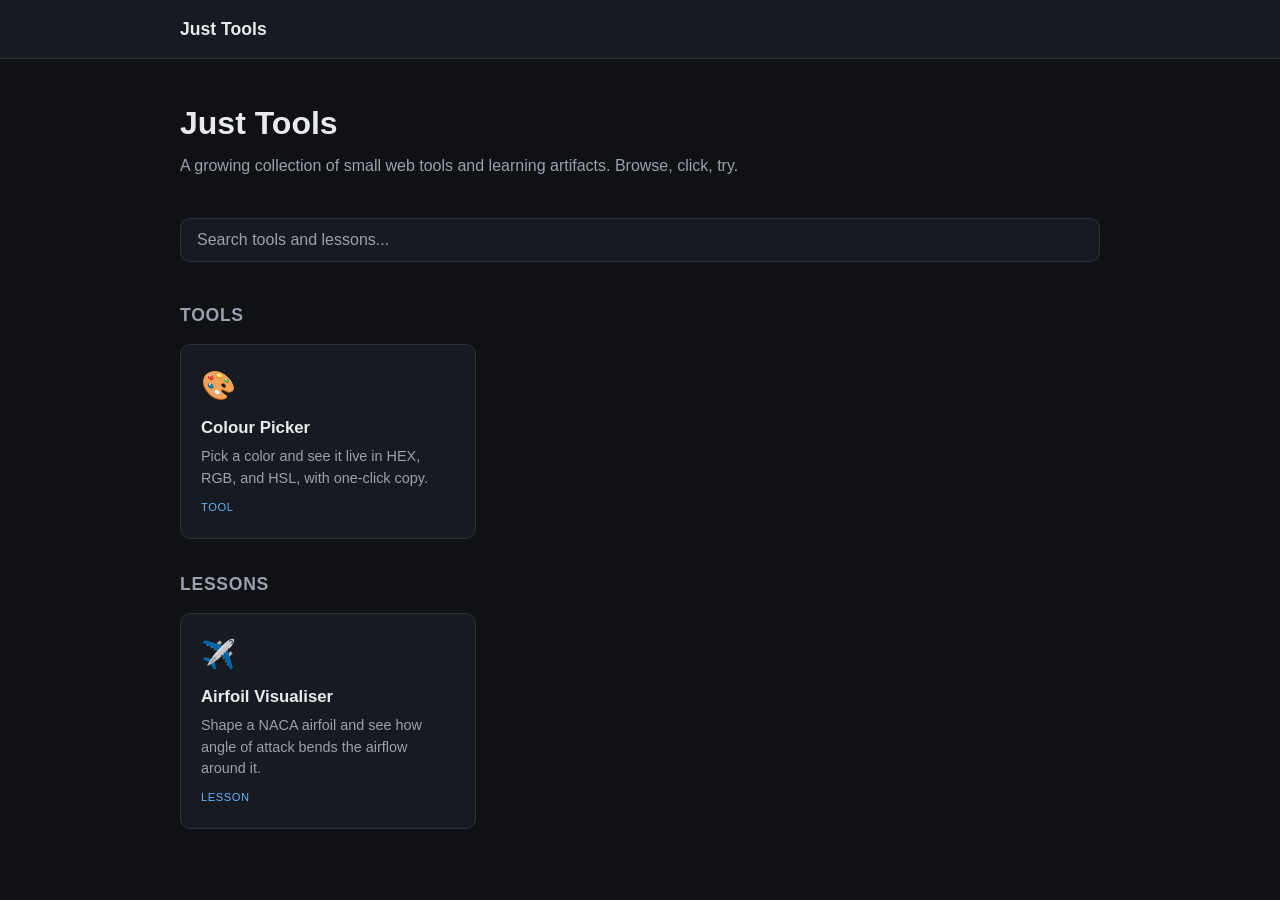
==== index.html @ 5fdc3a38 "Build Just Tools portal with colour picker and airfoil visualiser Phase one of the growing tools/les" ====
<!doctype html>
<html lang="en">
<head>
  <meta charset="UTF-8" />
  <meta name="viewport" content="width=device-width, initial-scale=1" />
  <title>Just Tools</title>
  <link rel="stylesheet" href="shared/style.css" />
</head>
<body>
  <header id="site-header" class="site-header"></header>

  <main class="page">
    <section class="hero">
      <h1>Just Tools</h1>
      <p>A growing collection of small web tools and learning artifacts. Browse, click, try.</p>
    </section>

    <div class="search-bar">
      <input
        type="text"
        id="search-input"
        placeholder="Search tools and lessons..."
        autocomplete="off"
      />
    </div>

    <h2 class="section-title">Tools</h2>
    <div class="card-grid" id="tools-grid" data-kind="Tool">
      <a class="card" href="tools/colour-picker/index.html" data-name="colour picker color picker hex rgb hsl">
        <div class="card-icon">🎨</div>
        <h3>Colour Picker</h3>
        <p>Pick a color and see it live in HEX, RGB, and HSL, with one-click copy.</p>
        <span class="card-kind">Tool</span>
      </a>
    </div>

    <h2 class="section-title">Lessons</h2>
    <div class="card-grid" id="lessons-grid" data-kind="Lesson">
      <a class="card" href="lessons/airfoil-visualiser/index.html" data-name="airfoil visualiser naca lift angle of attack aerodynamics">
        <div class="card-icon">✈️</div>
        <h3>Airfoil Visualiser</h3>
        <p>Shape a NACA airfoil and see how angle of attack bends the airflow around it.</p>
        <span class="card-kind">Lesson</span>
      </a>
    </div>

    <p class="empty-state" id="empty-state" hidden>No tools or lessons match your search.</p>
  </main>

  <script src="shared/nav.js" data-home="index.html" data-title="Just Tools" data-page="home"></script>
  <script>
    (function () {
      var input = document.getElementById("search-input");
      var grids = [document.getElementById("tools-grid"), document.getElementById("lessons-grid")];
      var emptyState = document.getElementById("empty-state");

      input.addEventListener("input", function () {
        var query = input.value.trim().toLowerCase();
        var visibleCount = 0;

        grids.forEach(function (grid) {
          var cards = grid.querySelectorAll(".card");
          var gridHasVisible = false;

          cards.forEach(function (card) {
            var haystack = (card.dataset.name || "") + " " + card.textContent;
            var matches = haystack.toLowerCase().indexOf(query) !== -1;
            card.hidden = !matches;
            if (matches) {
              gridHasVisible = true;
              visibleCount++;
            }
          });

          grid.previousElementSibling.hidden = !gridHasVisible;
        });

        emptyState.hidden = visibleCount !== 0;
      });
    })();
  </script>
</body>
</html>
---- shared/style.css ----
:root {
  --color-bg: #0f1115;
  --color-surface: #171a21;
  --color-surface-raised: #1f232c;
  --color-border: #2b303b;
  --color-text: #e8eaed;
  --color-text-muted: #9aa1ac;
  --color-accent: #5fb3ff;
  --color-accent-strong: #8ecbff;
  --radius: 10px;
  --max-width: 960px;
  --font-sans: -apple-system, BlinkMacSystemFont, "Segoe UI", Roboto, Helvetica, Arial, sans-serif;
  --font-mono: ui-monospace, SFMono-Regular, Menlo, Consolas, monospace;
}

* {
  box-sizing: border-box;
}

html,
body {
  margin: 0;
  padding: 0;
}

body {
  background: var(--color-bg);
  color: var(--color-text);
  font-family: var(--font-sans);
  line-height: 1.5;
  min-height: 100vh;
}

a {
  color: var(--color-accent);
  text-decoration: none;
}

a:hover {
  color: var(--color-accent-strong);
  text-decoration: underline;
}

.page {
  max-width: var(--max-width);
  margin: 0 auto;
  padding: 0 1.25rem 3rem;
}

/* Shared header injected by shared/nav.js */
.site-header {
  border-bottom: 1px solid var(--color-border);
  background: var(--color-surface);
}

.site-header-inner {
  max-width: var(--max-width);
  margin: 0 auto;
  padding: 1rem 1.25rem;
  display: flex;
  align-items: center;
  justify-content: space-between;
  gap: 1rem;
}

.site-brand {
  font-weight: 700;
  font-size: 1.1rem;
  color: var(--color-text);
}

.site-brand:hover {
  color: var(--color-accent-strong);
  text-decoration: none;
}

.back-link {
  font-size: 0.9rem;
  color: var(--color-text-muted);
  white-space: nowrap;
}

.back-link:hover {
  color: var(--color-accent-strong);
}

/* Portal hero + search */
.hero {
  padding: 2.5rem 0 1rem;
}

.hero h1 {
  margin: 0 0 0.4rem;
  font-size: 2rem;
}

.hero p {
  color: var(--color-text-muted);
  margin: 0;
}

.search-bar {
  margin: 1.5rem 0 2.5rem;
}

.search-bar input {
  width: 100%;
  padding: 0.75rem 1rem;
  font-size: 1rem;
  background: var(--color-surface);
  border: 1px solid var(--color-border);
  border-radius: var(--radius);
  color: var(--color-text);
}

.search-bar input:focus {
  outline: none;
  border-color: var(--color-accent);
}

.search-bar input::placeholder {
  color: var(--color-text-muted);
}

/* Card sections */
.section-title {
  font-size: 1.1rem;
  text-transform: uppercase;
  letter-spacing: 0.04em;
  color: var(--color-text-muted);
  margin: 2rem 0 1rem;
}

.card-grid {
  display: grid;
  grid-template-columns: repeat(auto-fill, minmax(220px, 1fr));
  gap: 1rem;
}

.card {
  display: block;
  background: var(--color-surface);
  border: 1px solid var(--color-border);
  border-radius: var(--radius);
  padding: 1.25rem;
  transition: border-color 0.15s ease, transform 0.15s ease;
}

.card:hover {
  border-color: var(--color-accent);
  transform: translateY(-2px);
  text-decoration: none;
}

.card-icon {
  font-size: 1.75rem;
  margin-bottom: 0.5rem;
}

.card h3 {
  margin: 0 0 0.35rem;
  color: var(--color-text);
  font-size: 1.05rem;
}

.card p {
  margin: 0;
  color: var(--color-text-muted);
  font-size: 0.9rem;
}

.card-kind {
  display: inline-block;
  margin-top: 0.6rem;
  font-size: 0.7rem;
  text-transform: uppercase;
  letter-spacing: 0.05em;
  color: var(--color-accent);
}

.empty-state {
  color: var(--color-text-muted);
  padding: 2rem 0;
}

/* Generic tool/lesson page layout */
.tool-header {
  padding: 2rem 0 0.5rem;
}

.tool-header h1 {
  margin: 0 0 0.4rem;
  font-size: 1.6rem;
}

.tool-header p {
  color: var(--color-text-muted);
  margin: 0;
}

.panel {
  background: var(--color-surface);
  border: 1px solid var(--color-border);
  border-radius: var(--radius);
  padding: 1.5rem;
  margin-top: 1.5rem;
}

.field-row {
  display: flex;
  align-items: center;
  gap: 0.75rem;
  margin-bottom: 0.9rem;
}

.field-row label {
  min-width: 100px;
  color: var(--color-text-muted);
  font-size: 0.9rem;
}

.field-row input[type="text"],
.field-row output {
  font-family: var(--font-mono);
  background: var(--color-surface-raised);
  border: 1px solid var(--color-border);
  border-radius: 6px;
  padding: 0.5rem 0.65rem;
  color: var(--color-text);
  flex: 1;
}

.field-row input[type="range"] {
  flex: 1;
}

.field-row .value {
  min-width: 3.5rem;
  text-align: right;
  font-family: var(--font-mono);
  color: var(--color-text-muted);
  font-size: 0.9rem;
}

button {
  font-family: inherit;
  font-size: 0.85rem;
  background: var(--color-surface-raised);
  border: 1px solid var(--color-border);
  border-radius: 6px;
  color: var(--color-text);
  padding: 0.5rem 0.75rem;
  cursor: pointer;
}

button:hover {
  border-color: var(--color-accent);
  color: var(--color-accent-strong);
}

button:active {
  transform: translateY(1px);
}

.explainer {
  color: var(--color-text-muted);
  font-size: 0.9rem;
}

canvas {
  width: 100%;
  height: auto;
  background: var(--color-surface-raised);
  border: 1px solid var(--color-border);
  border-radius: var(--radius);
  display: block;
}
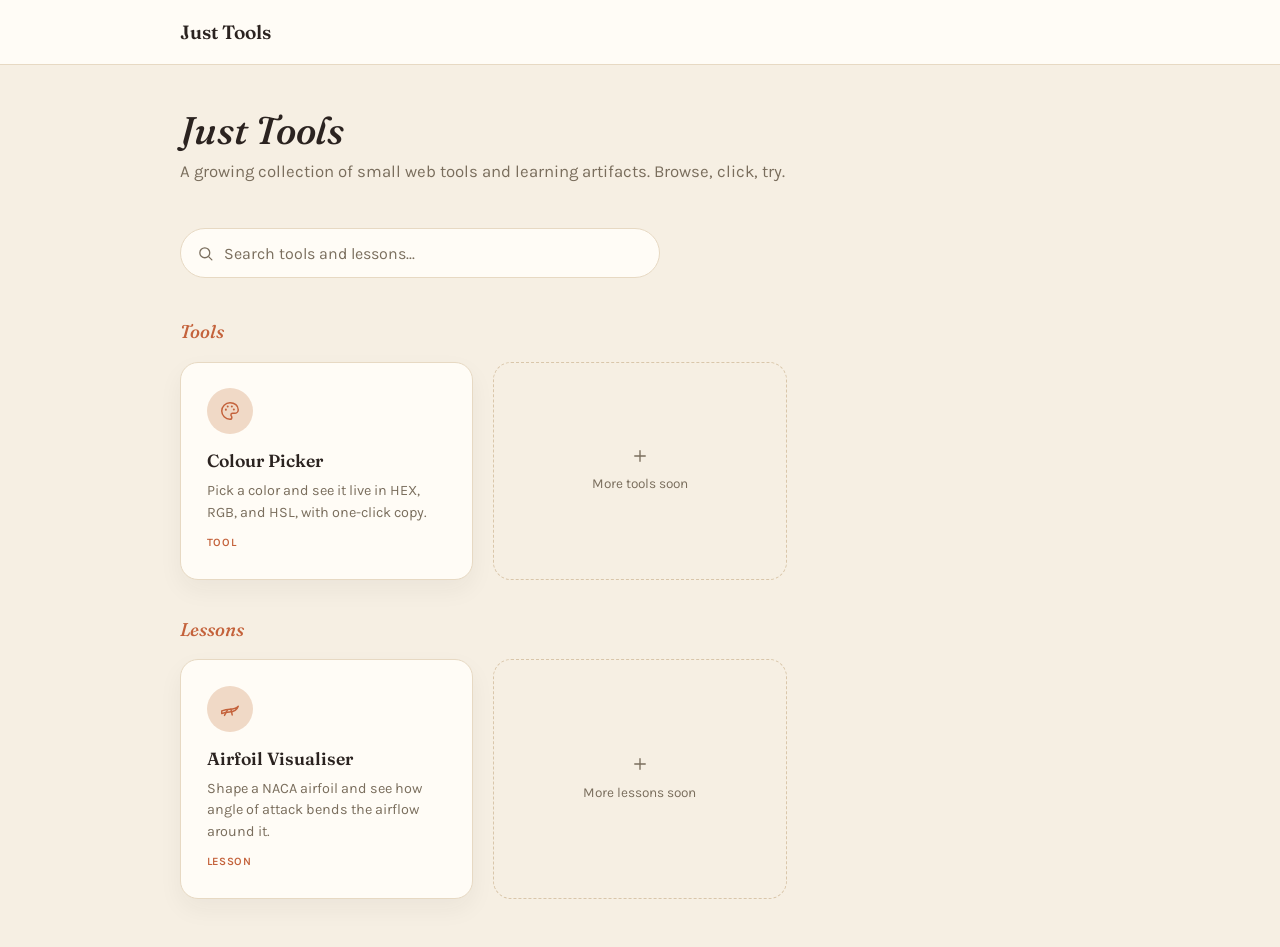
==== commit fe57087d: "Apply Warm Editorial visual design to the portal Replace the dark placeholder theme with the approve" ====
--- a/index.html
+++ b/index.html
@@ -16,6 +16,10 @@
     </section>
 
     <div class="search-bar">
+      <svg width="17" height="17" viewBox="0 0 24 24" fill="none" stroke="currentColor" stroke-width="1.8" stroke-linecap="round" aria-hidden="true">
+        <circle cx="11" cy="11" r="7"></circle>
+        <path d="M21 21l-4.3-4.3"></path>
+      </svg>
       <input
         type="text"
         id="search-input"
@@ -27,21 +31,46 @@
     <h2 class="section-title">Tools</h2>
     <div class="card-grid" id="tools-grid" data-kind="Tool">
       <a class="card" href="tools/colour-picker/index.html" data-name="colour picker color picker hex rgb hsl">
-        <div class="card-icon">🎨</div>
+        <div class="card-icon" aria-hidden="true">
+          <svg width="22" height="22" viewBox="0 0 24 24" fill="none" stroke="currentColor" stroke-width="1.6" stroke-linecap="round" stroke-linejoin="round">
+            <path d="M12 3a9 9 0 1 0 0 18c1.2 0 2-1 2-2 0-.6-.2-1-.5-1.4-.3-.4-.5-.8-.5-1.3 0-1 .8-1.8 1.8-1.8H17a4 4 0 0 0 4-4c0-4.4-4-7.5-9-7.5Z"></path>
+            <circle cx="7.5" cy="10.5" r="1.1" fill="currentColor" stroke="none"></circle>
+            <circle cx="9.5" cy="7" r="1.1" fill="currentColor" stroke="none"></circle>
+            <circle cx="14" cy="7" r="1.1" fill="currentColor" stroke="none"></circle>
+            <circle cx="16.2" cy="10.3" r="1.1" fill="currentColor" stroke="none"></circle>
+          </svg>
+        </div>
         <h3>Colour Picker</h3>
         <p>Pick a color and see it live in HEX, RGB, and HSL, with one-click copy.</p>
         <span class="card-kind">Tool</span>
       </a>
+      <div class="card-ghost">
+        <svg width="18" height="18" viewBox="0 0 24 24" fill="none" stroke="currentColor" stroke-width="1.8" stroke-linecap="round" aria-hidden="true">
+          <path d="M12 5v14M5 12h14"></path>
+        </svg>
+        <span>More tools soon</span>
+      </div>
     </div>
 
     <h2 class="section-title">Lessons</h2>
     <div class="card-grid" id="lessons-grid" data-kind="Lesson">
       <a class="card" href="lessons/airfoil-visualiser/index.html" data-name="airfoil visualiser naca lift angle of attack aerodynamics">
-        <div class="card-icon">✈️</div>
+        <div class="card-icon" aria-hidden="true">
+          <svg width="22" height="22" viewBox="0 0 24 24" fill="none" stroke="currentColor" stroke-width="1.6" stroke-linecap="round" stroke-linejoin="round">
+            <path d="M3 14c3-1.2 6.5-1.8 9-1.8 4.5 0 7.5-1.7 9-3.2-1 3-4.3 6-9.6 6.2-2.7.1-5.8.6-8.4 1.8Z"></path>
+            <path d="M9 13.5 6 19M13 12.3l1.4 6.2"></path>
+          </svg>
+        </div>
         <h3>Airfoil Visualiser</h3>
         <p>Shape a NACA airfoil and see how angle of attack bends the airflow around it.</p>
         <span class="card-kind">Lesson</span>
       </a>
+      <div class="card-ghost">
+        <svg width="18" height="18" viewBox="0 0 24 24" fill="none" stroke="currentColor" stroke-width="1.8" stroke-linecap="round" aria-hidden="true">
+          <path d="M12 5v14M5 12h14"></path>
+        </svg>
+        <span>More lessons soon</span>
+      </div>
     </div>
 
     <p class="empty-state" id="empty-state" hidden>No tools or lessons match your search.</p>
@@ -60,6 +89,7 @@
 
         grids.forEach(function (grid) {
           var cards = grid.querySelectorAll(".card");
+          var ghost = grid.querySelector(".card-ghost");
           var gridHasVisible = false;
 
           cards.forEach(function (card) {
@@ -72,7 +102,8 @@
             }
           });
 
-          grid.previousElementSibling.hidden = !gridHasVisible;
+          if (ghost) ghost.hidden = query !== "";
+          grid.previousElementSibling.hidden = !gridHasVisible && query !== "";
         });
 
         emptyState.hidden = visibleCount !== 0;
--- a/shared/style.css
+++ b/shared/style.css
@@ -1,15 +1,20 @@
+@import url('https://fonts.googleapis.com/css2?family=Fraunces:ital,opsz,wght@0,9..144,500;0,9..144,600;1,9..144,500&family=Karla:wght@400;500;600;700&display=swap');
+
 :root {
-  --color-bg: #0f1115;
-  --color-surface: #171a21;
-  --color-surface-raised: #1f232c;
-  --color-border: #2b303b;
-  --color-text: #e8eaed;
-  --color-text-muted: #9aa1ac;
-  --color-accent: #5fb3ff;
-  --color-accent-strong: #8ecbff;
-  --radius: 10px;
+  --color-bg: #f6efe3;
+  --color-surface: #fffcf6;
+  --color-surface-raised: #fbf3e4;
+  --color-border: #e7d9c3;
+  --color-text: #2b2320;
+  --color-text-muted: #7a6e5d;
+  --color-accent: #c4623b;
+  --color-accent-strong: #a24e2c;
+  --color-accent-soft: #f0d9c6;
+  --radius: 14px;
+  --radius-card: 18px;
   --max-width: 960px;
-  --font-sans: -apple-system, BlinkMacSystemFont, "Segoe UI", Roboto, Helvetica, Arial, sans-serif;
+  --font-sans: "Karla", -apple-system, BlinkMacSystemFont, "Segoe UI", Helvetica, sans-serif;
+  --font-heading: "Fraunces", Georgia, serif;
   --font-mono: ui-monospace, SFMono-Regular, Menlo, Consolas, monospace;
 }
 
@@ -56,7 +61,7 @@
 .site-header-inner {
   max-width: var(--max-width);
   margin: 0 auto;
-  padding: 1rem 1.25rem;
+  padding: 1.1rem 1.25rem;
   display: flex;
   align-items: center;
   justify-content: space-between;
@@ -64,8 +69,9 @@
 }
 
 .site-brand {
-  font-weight: 700;
-  font-size: 1.1rem;
+  font-family: var(--font-heading);
+  font-weight: 600;
+  font-size: 1.2rem;
   color: var(--color-text);
 }
 
@@ -86,36 +92,53 @@
 
 /* Portal hero + search */
 .hero {
-  padding: 2.5rem 0 1rem;
+  padding: 2.75rem 0 1rem;
 }
 
 .hero h1 {
-  margin: 0 0 0.4rem;
-  font-size: 2rem;
+  font-family: var(--font-heading);
+  font-style: italic;
+  font-weight: 500;
+  margin: 0 0 0.5rem;
+  font-size: 2.4rem;
+  line-height: 1.1;
 }
 
 .hero p {
   color: var(--color-text-muted);
   margin: 0;
+  font-size: 1.05rem;
 }
 
 .search-bar {
-  margin: 1.5rem 0 2.5rem;
+  margin: 1.75rem 0 2.5rem;
+  display: flex;
+  align-items: center;
+  gap: 0.6rem;
+  max-width: 480px;
+  padding: 0.15rem 1rem;
+  background: var(--color-surface);
+  border: 1px solid var(--color-border);
+  border-radius: 999px;
+}
+
+.search-bar svg {
+  flex-shrink: 0;
+  color: var(--color-text-muted);
 }
 
 .search-bar input {
   width: 100%;
-  padding: 0.75rem 1rem;
+  padding: 0.75rem 0;
+  font-family: var(--font-sans);
   font-size: 1rem;
-  background: var(--color-surface);
-  border: 1px solid var(--color-border);
-  border-radius: var(--radius);
+  background: transparent;
+  border: none;
   color: var(--color-text);
 }
 
 .search-bar input:focus {
   outline: none;
-  border-color: var(--color-accent);
 }
 
 .search-bar input::placeholder {
@@ -124,43 +147,60 @@
 
 /* Card sections */
 .section-title {
-  font-size: 1.1rem;
-  text-transform: uppercase;
-  letter-spacing: 0.04em;
-  color: var(--color-text-muted);
-  margin: 2rem 0 1rem;
+  font-family: var(--font-heading);
+  font-style: italic;
+  font-weight: 500;
+  font-size: 1.15rem;
+  color: var(--color-accent);
+  margin: 2.25rem 0 1rem;
 }
 
 .card-grid {
   display: grid;
-  grid-template-columns: repeat(auto-fill, minmax(220px, 1fr));
-  gap: 1rem;
+  grid-template-columns: repeat(auto-fill, minmax(240px, 1fr));
+  gap: 1.25rem;
 }
 
 .card {
   display: block;
   background: var(--color-surface);
   border: 1px solid var(--color-border);
-  border-radius: var(--radius);
-  padding: 1.25rem;
-  transition: border-color 0.15s ease, transform 0.15s ease;
+  border-radius: var(--radius-card);
+  padding: 1.6rem;
+  box-shadow: 0 10px 24px rgba(43, 35, 32, 0.05);
+  transition: border-color 0.15s ease, transform 0.15s ease, box-shadow 0.15s ease;
 }
 
 .card:hover {
   border-color: var(--color-accent);
   transform: translateY(-2px);
+  box-shadow: 0 14px 28px rgba(43, 35, 32, 0.08);
   text-decoration: none;
 }
 
+.card[hidden],
+.card-ghost[hidden] {
+  display: none;
+}
+
 .card-icon {
-  font-size: 1.75rem;
-  margin-bottom: 0.5rem;
+  width: 46px;
+  height: 46px;
+  border-radius: 999px;
+  background: var(--color-accent-soft);
+  color: var(--color-accent);
+  display: flex;
+  align-items: center;
+  justify-content: center;
+  margin-bottom: 0.85rem;
 }
 
 .card h3 {
+  font-family: var(--font-heading);
+  font-weight: 600;
   margin: 0 0 0.35rem;
   color: var(--color-text);
-  font-size: 1.05rem;
+  font-size: 1.1rem;
 }
 
 .card p {
@@ -171,11 +211,33 @@
 
 .card-kind {
   display: inline-block;
-  margin-top: 0.6rem;
+  margin-top: 0.75rem;
+  font-weight: 600;
   font-size: 0.7rem;
   text-transform: uppercase;
-  letter-spacing: 0.05em;
+  letter-spacing: 0.06em;
   color: var(--color-accent);
+}
+
+.card-ghost {
+  display: flex;
+  flex-direction: column;
+  align-items: center;
+  justify-content: center;
+  gap: 0.6rem;
+  border: 1.5px dashed #d9c6aa;
+  border-radius: var(--radius-card);
+  padding: 1.6rem;
+  color: var(--color-text-muted);
+  min-height: 140px;
+}
+
+.card-ghost svg {
+  color: var(--color-text-muted);
+}
+
+.card-ghost span {
+  font-size: 0.85rem;
 }
 
 .empty-state {
@@ -185,15 +247,27 @@
 
 /* Generic tool/lesson page layout */
 .tool-header {
-  padding: 2rem 0 0.5rem;
-}
-
-.tool-header h1 {
-  margin: 0 0 0.4rem;
-  font-size: 1.6rem;
-}
-
-.tool-header p {
+  padding: 2.25rem 0 0.5rem;
+  display: flex;
+  align-items: center;
+  gap: 1rem;
+}
+
+.tool-header .card-icon {
+  margin-bottom: 0;
+  width: 52px;
+  height: 52px;
+  flex-shrink: 0;
+}
+
+.tool-header-text h1 {
+  font-family: var(--font-heading);
+  font-weight: 600;
+  margin: 0 0 0.3rem;
+  font-size: 1.7rem;
+}
+
+.tool-header-text p {
   color: var(--color-text-muted);
   margin: 0;
 }
@@ -201,9 +275,10 @@
 .panel {
   background: var(--color-surface);
   border: 1px solid var(--color-border);
-  border-radius: var(--radius);
+  border-radius: var(--radius-card);
   padding: 1.5rem;
   margin-top: 1.5rem;
+  box-shadow: 0 10px 24px rgba(43, 35, 32, 0.05);
 }
 
 .field-row {
@@ -224,7 +299,7 @@
   font-family: var(--font-mono);
   background: var(--color-surface-raised);
   border: 1px solid var(--color-border);
-  border-radius: 6px;
+  border-radius: 8px;
   padding: 0.5rem 0.65rem;
   color: var(--color-text);
   flex: 1;
@@ -232,6 +307,7 @@
 
 .field-row input[type="range"] {
   flex: 1;
+  accent-color: var(--color-accent);
 }
 
 .field-row .value {
@@ -243,13 +319,14 @@
 }
 
 button {
-  font-family: inherit;
+  font-family: var(--font-sans);
+  font-weight: 600;
   font-size: 0.85rem;
   background: var(--color-surface-raised);
   border: 1px solid var(--color-border);
-  border-radius: 6px;
-  color: var(--color-text);
-  padding: 0.5rem 0.75rem;
+  border-radius: 999px;
+  color: var(--color-text);
+  padding: 0.5rem 0.9rem;
   cursor: pointer;
 }
 
@@ -272,6 +349,6 @@
   height: auto;
   background: var(--color-surface-raised);
   border: 1px solid var(--color-border);
-  border-radius: var(--radius);
+  border-radius: var(--radius-card);
   display: block;
 }
